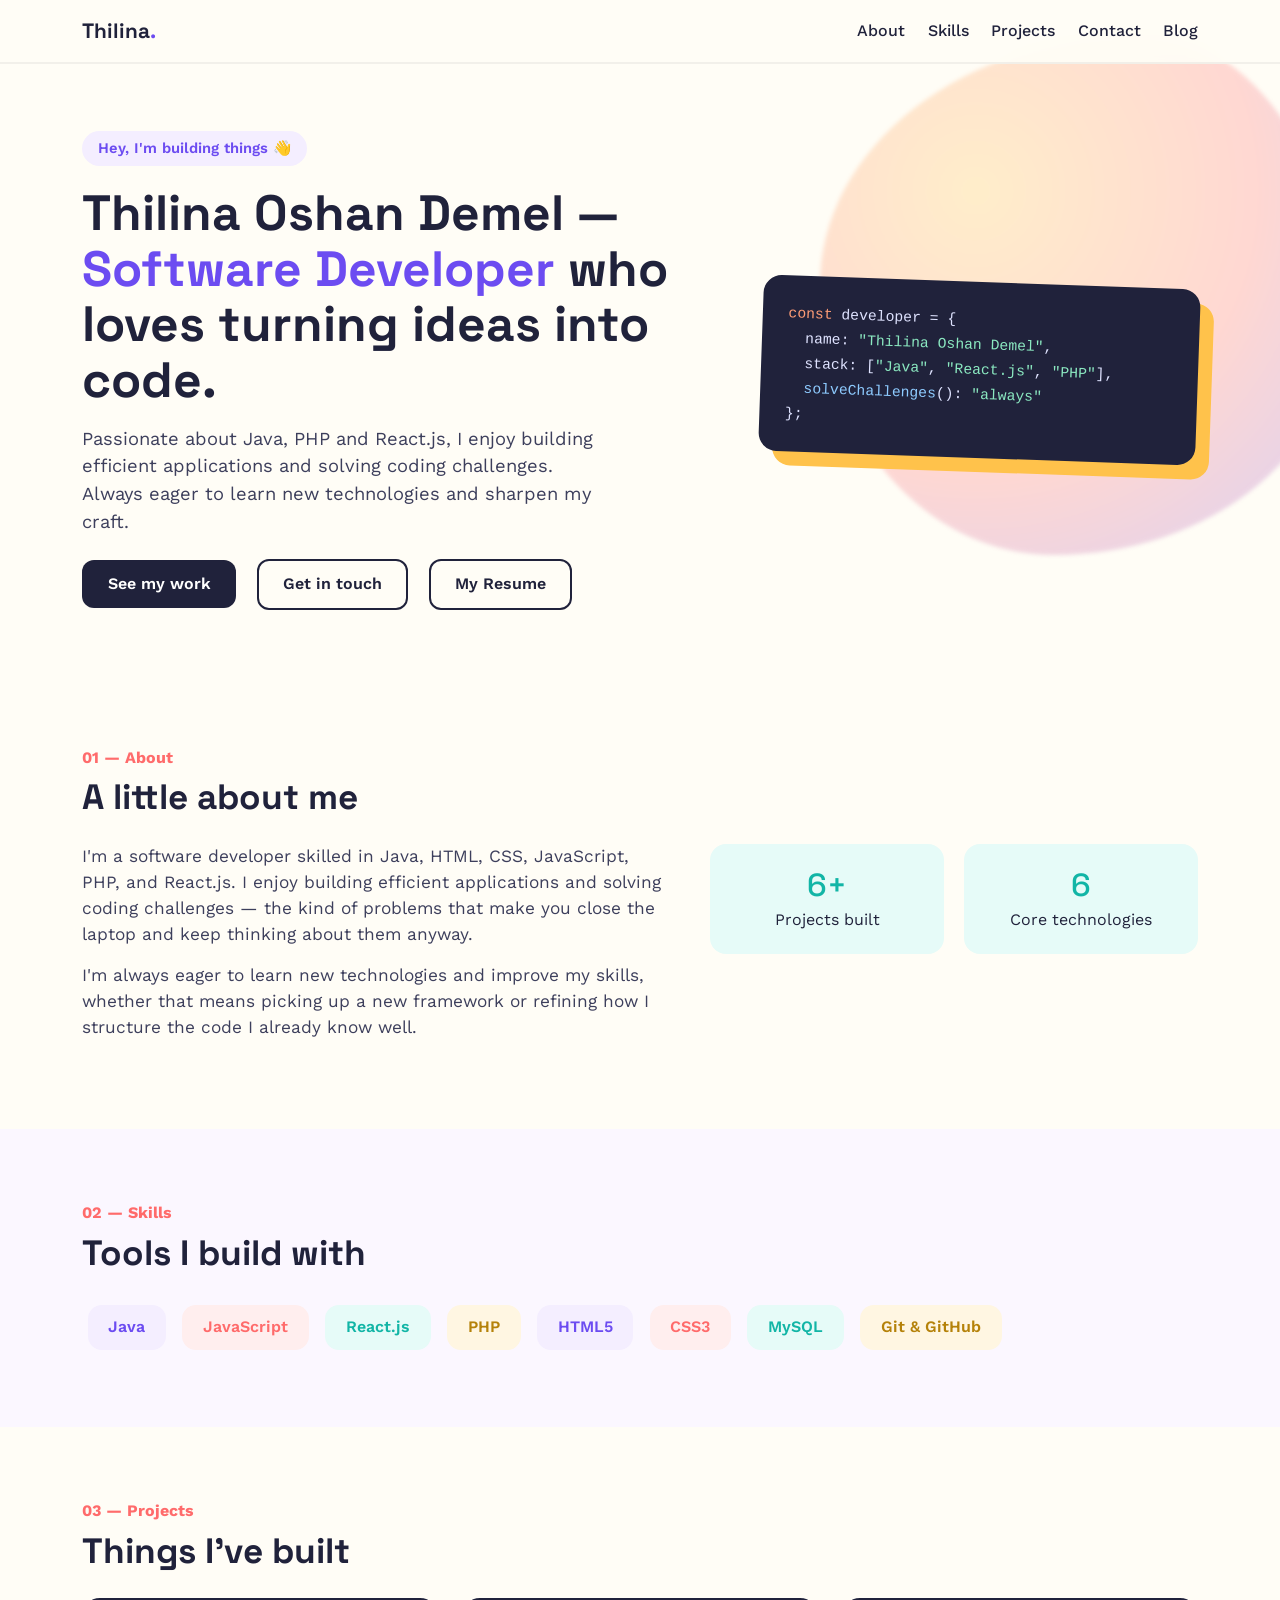
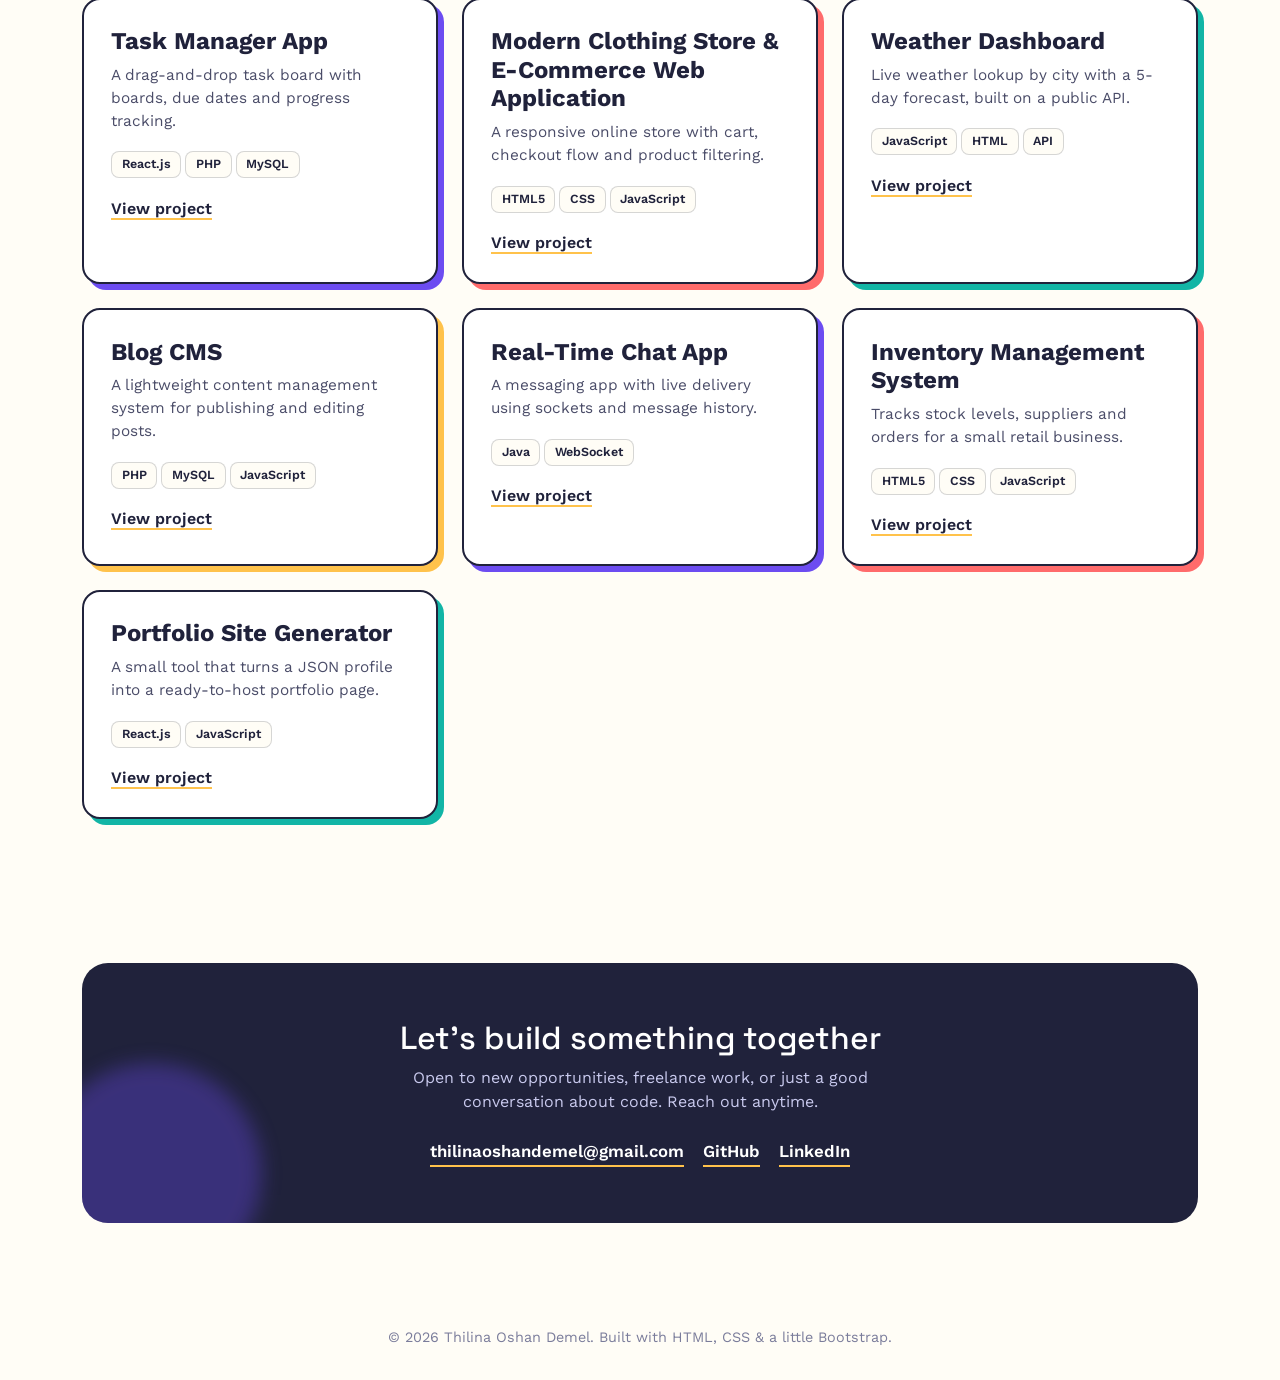
==== index.html @ 353d4e8f "develop the cv download button" ====
<!DOCTYPE html>
<html lang="en">

<head>
    <meta charset="UTF-8">
    <meta name="viewport" content="width=device-width, initial-scale=1.0">
    <title>Thilina Oshan Demel — Software Developer</title>

    <!-- Google Fonts -->
    <link rel="preconnect" href="https://fonts.googleapis.com">
    <link rel="preconnect" href="https://fonts.gstatic.com" crossorigin>
    <link
        href="https://fonts.googleapis.com/css2?family=Space+Grotesk:wght@500;600;700&family=Work+Sans:wght@400;500;600&display=swap"
        rel="stylesheet">

    <!-- Corrected Bootstrap 5.3.3 CSS -->
    <link href="https://cdn.jsdelivr.net/npm/bootstrap@5.3.3/dist/css/bootstrap.min.css" rel="stylesheet">

    <!-- Custom CSS (Relative Path) -->
    <link rel="stylesheet" href="asset/css/index.css">
    <link rel="icon" href="asset/img/mylogo.jpg" type="image/png">
</head>

<body>

    <!-- Navbar Placeholder -->
    <div id="navbar-placeholder"></div>

    <header class="hero" id="top">
        <div class="hero-blob"></div>
        <div class="container hero-content">
            <div class="row align-items-center g-5">
                <div class="col-lg-7">
                    <span class="eyebrow-tag">Hey, I'm building things 👋</span>
                    <h1>Thilina Oshan Demel — <em>Software Developer</em> who loves turning ideas into code.</h1>
                    <p class="lead-text">Passionate about Java, PHP and React.js, I enjoy building efficient
                        applications and solving coding challenges. Always eager to learn new technologies and sharpen
                        my craft.</p>
                    <div class="mt-4">
                        <a href="#projects" class="btn-playful me-3">See my work</a>
                        <a href="#contact" class="btn-outline-playful me-3">Get in touch</a>
                        <a href="/asset/cv/ThilinOshan.pdf" download="ThilinaOshan.pdf" class="btn-outline-playful">My Resume</a>
                    </div>
                </div>
                <div class="col-lg-5">
                    <div class="code-card">
                        <span class="kw">const</span> developer = {<br>
                        &nbsp;&nbsp;name: <span class="str">"Thilina Oshan Demel"</span>,<br>
                        &nbsp;&nbsp;stack: [<span class="str">"Java"</span>, <span class="str">"React.js"</span>, <span
                            class="str">"PHP"</span>],<br>
                        &nbsp;&nbsp;<span class="fn">solveChallenges</span>(): <span class="str">"always"</span><br>
                        };
                    </div>
                </div>
            </div>
        </div>
    </header>

    <section id="about">
        <div class="container">
            <div class="section-tag">01 — About</div>
            <h2 class="section-title">A little about me</h2>
            <div class="about-wrap">
                <div class="about-text">
                    <p>I'm a software developer skilled in Java, HTML, CSS, JavaScript, PHP, and React.js. I enjoy
                        building efficient applications and solving coding challenges — the kind of problems that make
                        you close the laptop and keep thinking about them anyway.</p>
                    <p>I'm always eager to learn new technologies and improve my skills, whether that means picking up a
                        new framework or refining how I structure the code I already know well.</p>
                </div>
                <div class="stat-row">
                    <div class="stat-box">
                        <h3>6+</h3>
                        <p class="mb-0">Projects built</p>
                    </div>
                    <div class="stat-box">
                        <h3>6</h3>
                        <p class="mb-0">Core technologies</p>
                    </div>
                </div>
            </div>
        </div>
    </section>

    <section id="skills" style="background:#FBF7FF;">
        <div class="container">
            <div class="section-tag">02 — Skills</div>
            <h2 class="section-title">Tools I build with</h2>
            <div>
                <span class="skill-pill p1">Java</span>
                <span class="skill-pill p2">JavaScript</span>
                <span class="skill-pill p3">React.js</span>
                <span class="skill-pill p4">PHP</span>
                <span class="skill-pill p1">HTML5</span>
                <span class="skill-pill p2">CSS3</span>
                <span class="skill-pill p3">MySQL</span>
                <span class="skill-pill p4">Git &amp; GitHub</span>
            </div>
        </div>
    </section>

    <section id="projects">
        <div class="container">
            <div class="section-tag">03 — Projects</div>
            <h2 class="section-title">Things I've built</h2>
            <div class="row g-4">

                <div class="col-md-6 col-lg-4">
                    <div class="project-card card-accent-1">
                        <h4>Task Manager App</h4>
                        <p>A drag-and-drop task board with boards, due dates and progress tracking.</p>
                        <div><span class="tech-tag">React.js</span><span class="tech-tag">PHP</span><span
                                class="tech-tag">MySQL</span></div>
                        <div class="mt-3"><a class="project-link" href="#">View project</a></div>
                    </div>
                </div>

                <div class="col-md-6 col-lg-4">
                    <div class="project-card card-accent-2">
                        <h4>Modern Clothing Store & E-Commerce Web Application</h4>
                        <p>A responsive online store with cart, checkout flow and product filtering.</p>
                        <div><span class="tech-tag">HTML5</span><span class="tech-tag">CSS</span><span
                                class="tech-tag">JavaScript</span></div>
                        <div class="mt-3"><a class="project-link" href="https://sky-nine-puce.vercel.app/">View
                                project</a></div>
                    </div>
                </div>

                <div class="col-md-6 col-lg-4">
                    <div class="project-card card-accent-3">
                        <h4>Weather Dashboard</h4>
                        <p>Live weather lookup by city with a 5-day forecast, built on a public API.</p>
                        <div><span class="tech-tag">JavaScript</span><span class="tech-tag">HTML</span><span
                                class="tech-tag">API</span></div>
                        <div class="mt-3"><a class="project-link" href="#">View project</a></div>
                    </div>
                </div>

                <div class="col-md-6 col-lg-4">
                    <div class="project-card card-accent-4">
                        <h4>Blog CMS</h4>
                        <p>A lightweight content management system for publishing and editing posts.</p>
                        <div><span class="tech-tag">PHP</span><span class="tech-tag">MySQL</span><span
                                class="tech-tag">JavaScript</span></div>
                        <div class="mt-3"><a class="project-link" href="#">View project</a></div>
                    </div>
                </div>

                <div class="col-md-6 col-lg-4">
                    <div class="project-card card-accent-1">
                        <h4>Real-Time Chat App</h4>
                        <p>A messaging app with live delivery using sockets and message history.</p>
                        <div><span class="tech-tag">Java</span><span class="tech-tag">WebSocket</span></div>
                        <div class="mt-3"><a class="project-link" href="#">View project</a></div>
                    </div>
                </div>

                <div class="col-md-6 col-lg-4">
                    <div class="project-card card-accent-2">
                        <h4>Inventory Management System</h4>
                        <p>Tracks stock levels, suppliers and orders for a small retail business.</p>
                        <div><span class="tech-tag">HTML5</span><span class="tech-tag">CSS</span><span
                                class="tech-tag">JavaScript</span></div>
                        <div class="mt-3"><a class="project-link"
                                href="https://stock-management-system-ten-pi.vercel.app/">View project</a></div>
                    </div>
                </div>

                <div class="col-md-6 col-lg-4">
                    <div class="project-card card-accent-3">
                        <h4>Portfolio Site Generator</h4>
                        <p>A small tool that turns a JSON profile into a ready-to-host portfolio page.</p>
                        <div><span class="tech-tag">React.js</span><span class="tech-tag">JavaScript</span></div>
                        <div class="mt-3"><a class="project-link" href="#">View project</a></div>
                    </div>
                </div>

            </div>
        </div>
    </section>

    <section id="contact">
        <div class="container">
            <div class="contact-band">
                <h2>Let's build something together</h2>
                <p>Open to new opportunities, freelance work, or just a good conversation about code. Reach out anytime.
                </p>
                <div class="contact-links">
                    <a href="mailto:thilinaoshandemel@gmail.com">thilinaoshandemel@gmail.com</a>
                    <a href="https://github.com/thilinademel" target="_blank" rel="noopener">GitHub</a>
                    <a href="https://linkedin.com/in/thilinademel" target="_blank" rel="noopener">LinkedIn</a>
                </div>
            </div>
        </div>
    </section>

    <!-- Footer Placeholder -->
    <div id="footer-placeholder"></div>

    <!-- Corrected Bootstrap 5.3.3 JS Bundle -->
    <script src="https://cdn.jsdelivr.net/npm/bootstrap@5.3.3/dist/js/bootstrap.bundle.min.js"></script>

    <!-- Custom Main JS (Relative Path) -->
    <script src="asset/js/main.js"></script>

</body>

</html>
---- asset/css/index.css ----
/* ==========================================================================
   1. ROOT VARIABLES & GLOBAL STYLES
   ========================================================================== */
:root {
    --bg: #FFFDF6;
    --ink: #20223B;
    --violet: #6C4CF1;
    --coral: #FF6B6B;
    --teal: #12B5A6;
    --sun: #FFC24B;
    --card1: #F4EEFF;
    --card2: #FFEEEE;
    --card3: #E6FBF8;
    --card4: #FFF6E2;
}

* {
    box-sizing: border-box;
}

html {
    scroll-behavior: smooth;
    scroll-padding-top: 80px; /* Ensures smooth scroll stops cleanly below fixed navbar */
}

body {
    background: var(--bg);
    color: var(--ink);
    font-family: 'Work Sans', sans-serif;
    margin: 0;
    overflow-x: hidden;
    padding-top: 75px; /* Offset for fixed header */
}

h1, h2, h3, .brand {
    font-family: 'Space Grotesk', sans-serif;
}

a {
    text-decoration: none;
}

/* ==========================================================================
   2. NAVBAR & BRAND STYLES
   ========================================================================== */
.navbar-custom {
    position: fixed;
    top: 0;
    left: 0;
    width: 100%;
    padding: 0.8rem 0;
    background: rgba(255, 253, 246, 0.95);
    backdrop-filter: blur(8px);
    -webkit-backdrop-filter: blur(8px);
    z-index: 1030;
    border-bottom: 2px solid rgba(32, 34, 59, 0.06);
}

.navbar-brand-group {
    display: flex;
    align-items: center;
    gap: 10px;
    text-decoration: none;
}

.logo-img {
    height: 38px;
    width: auto;
    object-fit: contain;
    border-radius: 6px;
}

.brand {
    font-weight: 700;
    font-size: 1.3rem;
    color: var(--ink);
    line-height: 1;
}

.brand span {
    color: var(--violet);
}

.nav-link-custom {
    color: var(--ink) !important;
    font-weight: 500;
    margin-left: 1.4rem;
    position: relative;
    display: inline-block;
    padding: 0.4rem 0;
}

.nav-link-custom::after {
    content: "";
    position: absolute;
    left: 0;
    bottom: -2px;
    width: 0;
    height: 3px;
    background: var(--coral);
    border-radius: 3px;
    transition: width 0.25s ease;
}

.nav-link-custom:hover::after {
    width: 100%;
}

/* Toggler Custom Focus */
.navbar-toggler {
    border: 2px solid var(--ink);
    padding: 0.25rem 0.5rem;
}

.navbar-toggler:focus {
    box-shadow: none;
}

/* ==========================================================================
   3. HERO SECTION
   ========================================================================== */
.hero {
    padding: 3.5rem 0 4rem;
    position: relative;
}

.hero-blob {
    position: absolute;
    right: -60px;
    top: -40px;
    width: 520px;
    height: 520px;
    background: radial-gradient(circle at 30% 30%, var(--sun), var(--coral) 55%, var(--violet) 100%);
    border-radius: 62% 38% 55% 45% / 48% 55% 45% 52%;
    opacity: 0.25;
    filter: blur(2px);
    z-index: 0;
}

.hero-content {
    position: relative;
    z-index: 1;
}

.eyebrow-tag {
    display: inline-block;
    background: var(--card1);
    color: var(--violet);
    padding: 0.4rem 1rem;
    border-radius: 30px;
    font-weight: 600;
    font-size: 0.92rem;
    margin-bottom: 1.2rem;
}

.hero h1 {
    font-size: 3.1rem;
    font-weight: 700;
    line-height: 1.12;
    margin-bottom: 1.1rem;
}

.hero h1 em {
    font-style: normal;
    color: var(--violet);
}

.hero p.lead-text {
    font-size: 1.15rem;
    max-width: 520px;
    color: #3d3f5c;
}

.btn-playful {
    background: var(--ink);
    color: #fff;
    border: none;
    padding: 0.75rem 1.6rem;
    border-radius: 12px;
    font-weight: 600;
    transition: transform 0.18s ease, background 0.18s ease;
    display: inline-block;
}

.btn-playful:hover {
    background: var(--violet);
    color: #fff;
    transform: translateY(-3px);
}

.btn-outline-playful {
    border: 2px solid var(--ink);
    color: var(--ink);
    padding: 0.7rem 1.5rem;
    border-radius: 12px;
    font-weight: 600;
    transition: all 0.18s ease;
    display: inline-block;
}

.btn-outline-playful:hover {
    background: var(--ink);
    color: #fff;
}

.code-card {
    background: var(--ink);
    color: #dfe3ff;
    border-radius: 18px;
    padding: 1.6rem;
    font-family: monospace;
    font-size: 0.92rem;
    line-height: 1.7;
    box-shadow: 14px 14px 0 var(--sun);
    transform: rotate(2deg);
    word-break: break-word;
}

.code-card .kw { color: #ff9d76; }
.code-card .str { color: #8be9c1; }
.code-card .fn { color: #8ecbff; }

/* ==========================================================================
   4. SECTIONS & LAYOUT COMPONENTS
   ========================================================================== */
section {
    padding: 4.5rem 0;
}

.section-tag {
    color: var(--coral);
    font-weight: 700;
    font-size: 1rem;
    margin-bottom: 0.4rem;
}

h2.section-title {
    font-size: 2.2rem;
    font-weight: 700;
    margin-bottom: 1.6rem;
}

.about-wrap {
    display: flex;
    gap: 2.5rem;
    flex-wrap: wrap;
    align-items: flex-start;
}

.about-text {
    flex: 1 1 420px;
    font-size: 1.08rem;
    color: #3d3f5c;
}

.stat-row {
    display: flex;
    gap: 1.2rem;
    flex: 1 1 320px;
    flex-wrap: wrap;
}

.stat-box {
    background: var(--card3);
    border-radius: 16px;
    padding: 1.4rem;
    flex: 1 1 140px;
    text-align: center;
}

.stat-box h3 {
    font-size: 2rem;
    color: var(--teal);
    margin-bottom: 0.2rem;
}

.skill-pill {
    display: inline-flex;
    align-items: center;
    gap: 0.5rem;
    padding: 0.65rem 1.3rem;
    border-radius: 14px;
    font-weight: 600;
    margin: 0.35rem;
    font-size: 1rem;
}

.p1 { background: var(--card1); color: var(--violet); }
.p2 { background: var(--card2); color: var(--coral); }
.p3 { background: var(--card3); color: var(--teal); }
.p4 { background: var(--card4); color: #B5820A; }

/* ==========================================================================
   5. PROJECT CARDS
   ========================================================================== */
.project-card {
    border-radius: 18px;
    padding: 1.7rem;
    height: 100%;
    border: 2px solid var(--ink);
    transition: transform 0.2s ease, box-shadow 0.2s ease;
    background: #fff;
}

.project-card:hover {
    transform: translateY(-6px);
}

.project-card h4 {
    font-weight: 700;
    margin-bottom: 0.5rem;
}

.project-card p {
    color: #4a4c68;
    font-size: 0.96rem;
}

.tech-tag {
    display: inline-block;
    font-size: 0.78rem;
    font-weight: 600;
    padding: 0.2rem 0.6rem;
    border-radius: 8px;
    margin: 0.15rem 0.25rem 0.15rem 0;
    background: var(--bg);
    border: 1px solid rgba(32, 34, 59, 0.18);
}

.card-accent-1 { box-shadow: 6px 6px 0 var(--violet); }
.card-accent-2 { box-shadow: 6px 6px 0 var(--coral); }
.card-accent-3 { box-shadow: 6px 6px 0 var(--teal); }
.card-accent-4 { box-shadow: 6px 6px 0 var(--sun); }

.project-link {
    font-weight: 600;
    color: var(--ink);
    border-bottom: 2px solid var(--sun);
}

.project-link:hover {
    color: var(--violet);
}

/* ==========================================================================
   6. CONTACT SECTION & FOOTER
   ========================================================================== */
.contact-band {
    background: var(--ink);
    color: #fff;
    border-radius: 26px;
    padding: 3.5rem 2.5rem;
    text-align: center;
    position: relative;
    overflow: hidden;
}

.contact-band::before {
    content: "";
    position: absolute;
    left: -40px;
    bottom: -60px;
    width: 220px;
    height: 220px;
    background: var(--violet);
    border-radius: 50%;
    opacity: 0.35;
    filter: blur(10px);
}

.contact-band h2 {
    color: #fff;
}

.contact-band p {
    color: #c9caee;
    max-width: 480px;
    margin: 0 auto 1.6rem;
}

.contact-links {
    position: relative;
    z-index: 1;
    display: flex;
    justify-content: center;
    align-items: center;
    gap: 1.2rem;
    flex-wrap: wrap;
}

.contact-links a {
    color: #fff;
    font-weight: 600;
    font-size: 1.05rem;
    border-bottom: 2px solid var(--sun);
}

.contact-links a:hover {
    color: var(--sun);
}

footer {
    text-align: center;
    padding: 2rem 1rem;
    color: #7b7d9b;
    font-size: 0.9rem;
}

/* ==========================================================================
   7. FULL RESPONSIVE MEDIA QUERIES
   ========================================================================== */
@media (max-width: 767.98px) {
    body {
        padding-top: 65px;
    }

    /* Clean Expanded Mobile Menu Styling */
    .navbar-collapse {
        background: rgba(255, 253, 246, 0.98);
        padding: 1rem 1.5rem;
        border-radius: 12px;
        margin-top: 0.5rem;
        box-shadow: 0 10px 25px rgba(0, 0, 0, 0.08);
        border: 1px solid rgba(32, 34, 59, 0.08);
    }

    .nav-link-custom {
        margin-left: 0;
        display: block;
        padding: 0.6rem 0;
        font-size: 1.05rem;
        border-bottom: 1px solid rgba(32, 34, 59, 0.05);
    }

    .nav-link-custom::after {
        display: none;
    }

    /* Hero Responsive Adjustments */
    .hero {
        padding: 2rem 0 3rem;
    }

    .hero h1 {
        font-size: 2.1rem;
    }

    .hero p.lead-text {
        font-size: 1rem;
    }

    .hero-blob {
        width: 280px;
        height: 280px;
        right: -20px;
        top: -20px;
    }

    .code-card {
        transform: none;
        box-shadow: 8px 8px 0 var(--sun);
        margin-top: 1rem;
        padding: 1.2rem;
        font-size: 0.85rem;
    }

    .stat-row {
        width: 100%;
    }

    .contact-band {
        padding: 2.5rem 1.2rem;
    }

    .contact-links {
        flex-direction: column;
        gap: 0.8rem;
    }
}

@media (max-width: 480px) {
    .hero h1 {
        font-size: 1.8rem;
    }

    .btn-playful, .btn-outline-playful {
        width: 100%;
        text-align: center;
        margin-bottom: 0.8rem;
    }

    .btn-playful.me-3 {
        margin-right: 0 !important;
    }
}
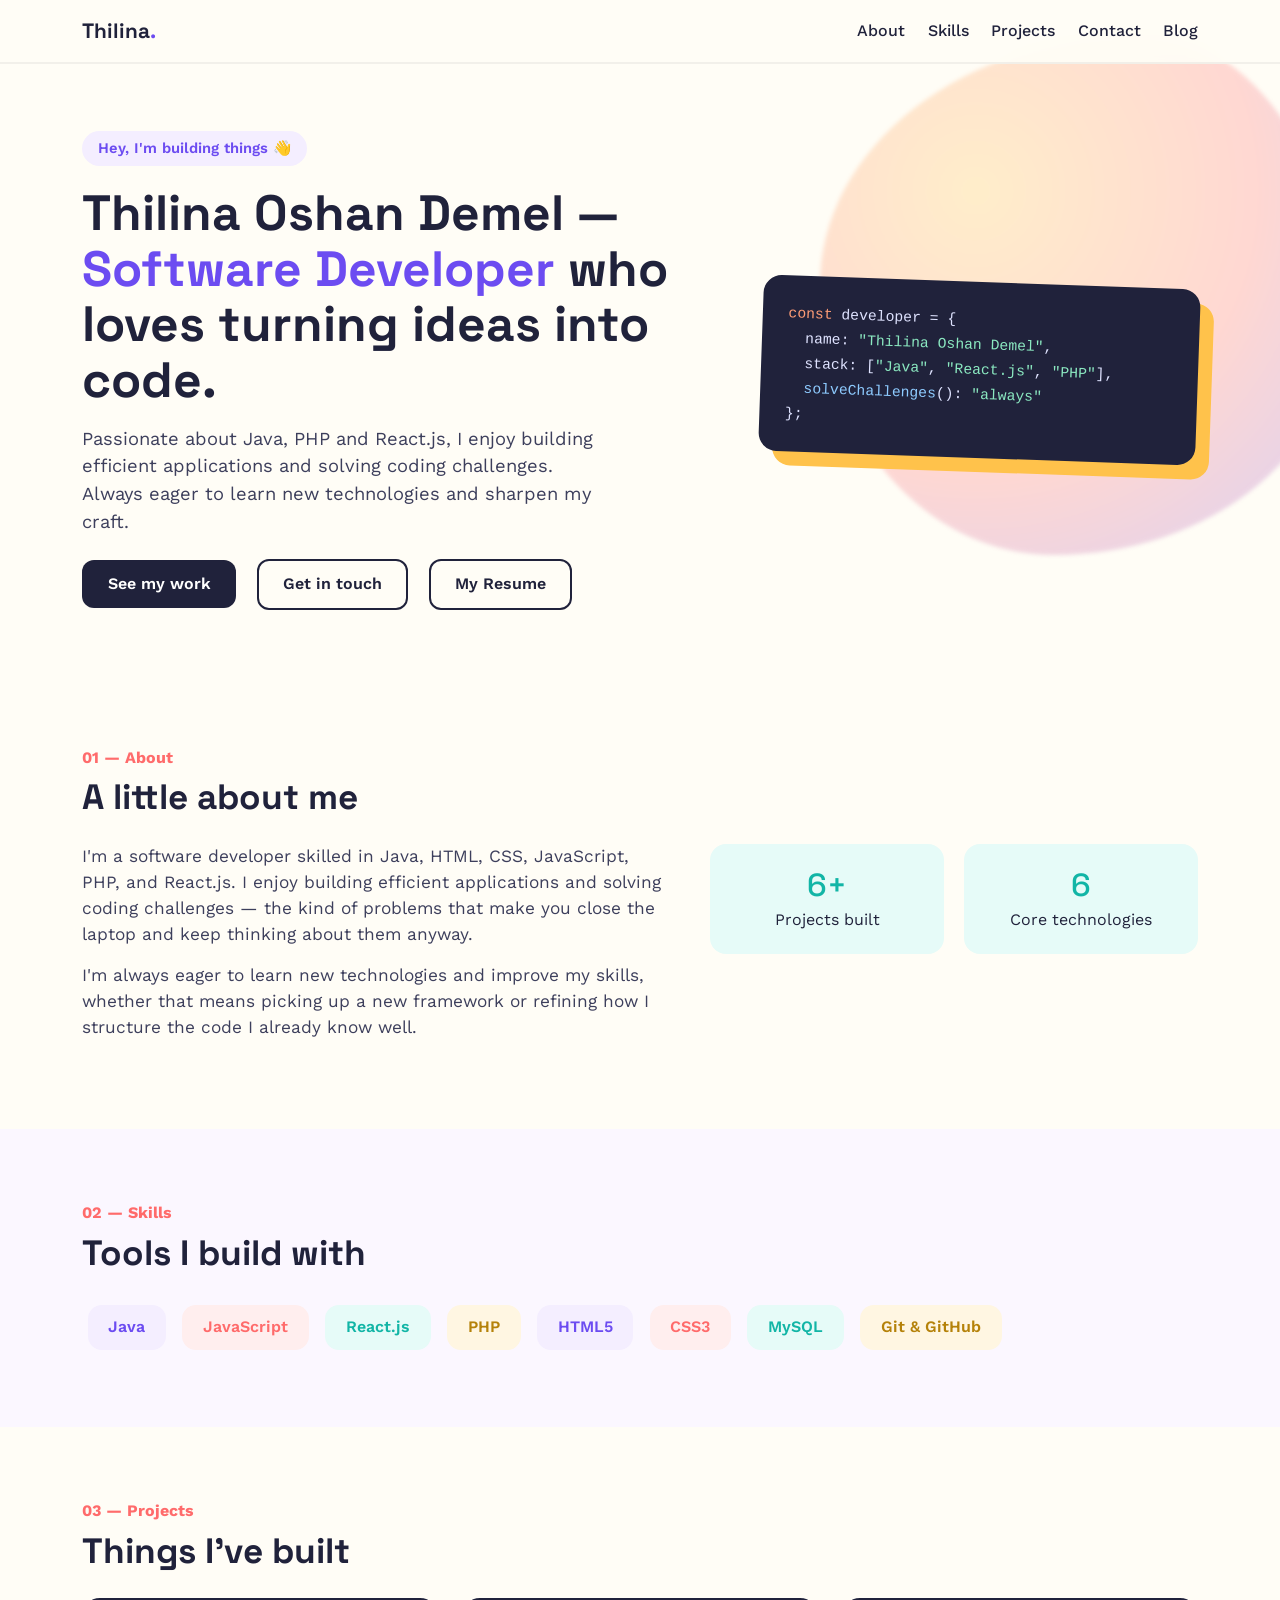
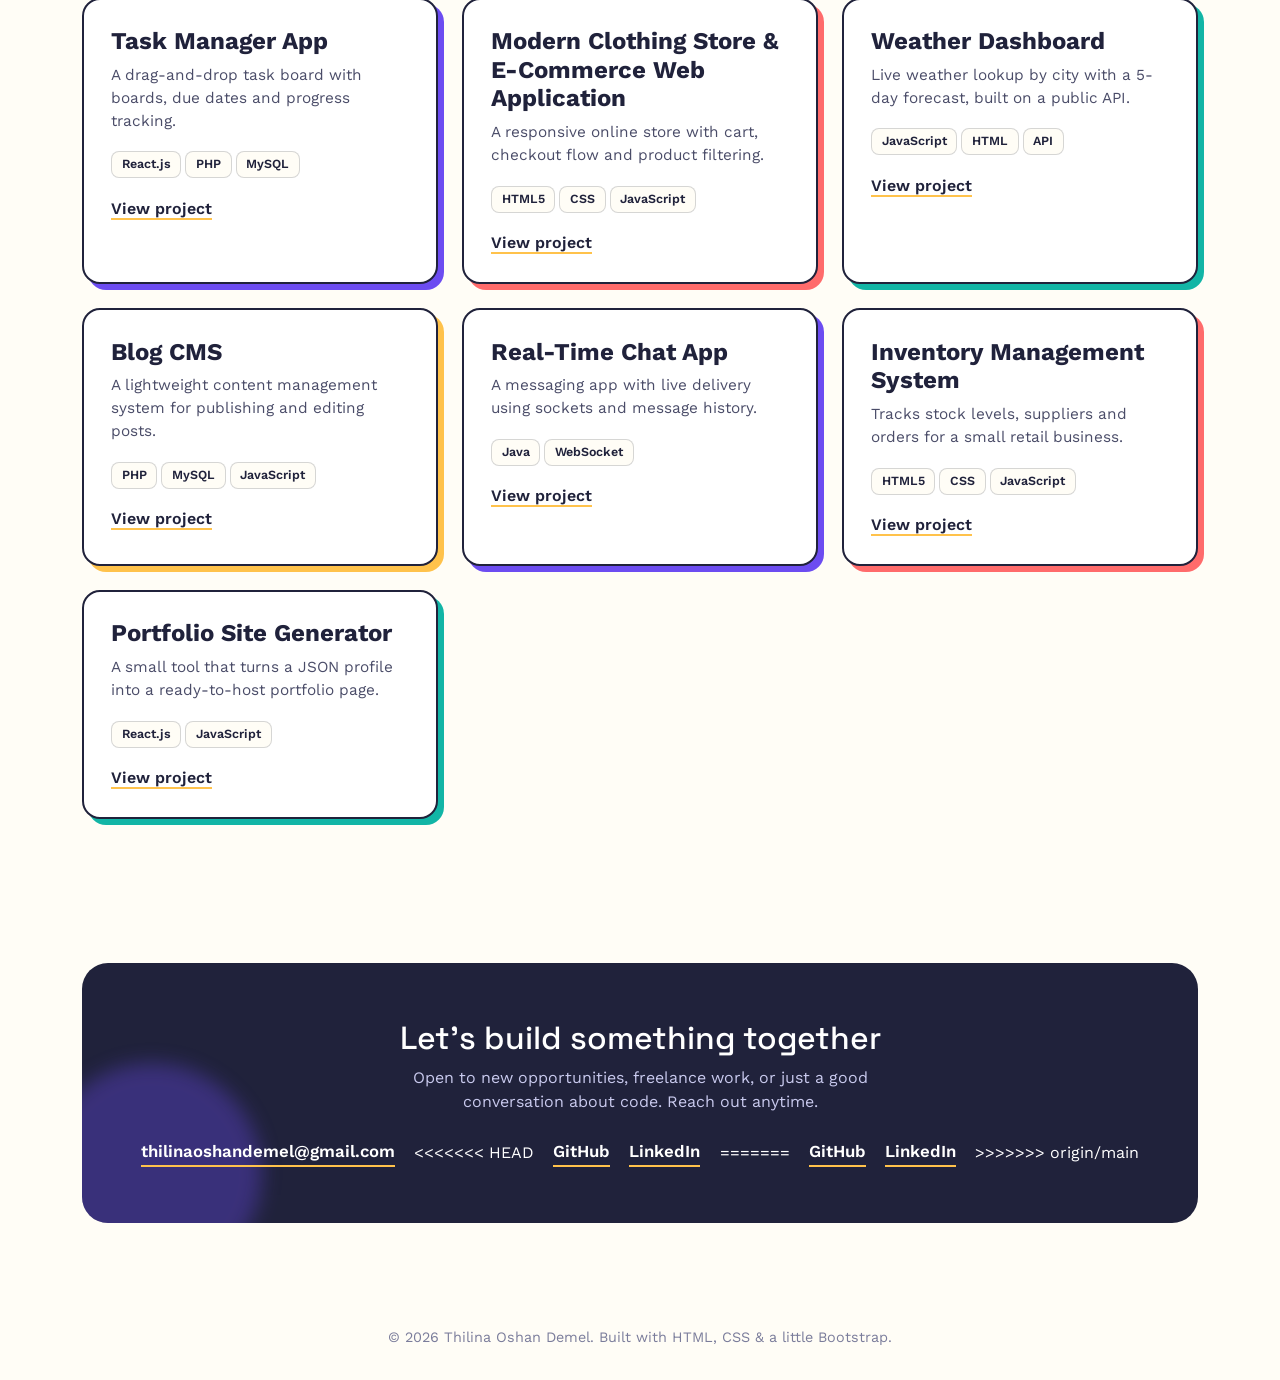
==== commit c2720257: "Resolved merge conflict in index.html" ====
--- a/index.html
+++ b/index.html
@@ -187,8 +187,14 @@
                 </p>
                 <div class="contact-links">
                     <a href="mailto:thilinaoshandemel@gmail.com">thilinaoshandemel@gmail.com</a>
+<<<<<<< HEAD
                     <a href="https://github.com/thilinademel" target="_blank" rel="noopener">GitHub</a>
                     <a href="https://linkedin.com/in/thilinademel" target="_blank" rel="noopener">LinkedIn</a>
+=======
+                    <a href="https://github.com/Thilina-Oshan" target="_blank">GitHub</a>
+                    <a href="https://linkedin.com/in/thilina-oshan-demel-9326212ba" target="_blank"
+                        rel="noopener">LinkedIn</a>
+>>>>>>> origin/main
                 </div>
             </div>
         </div>
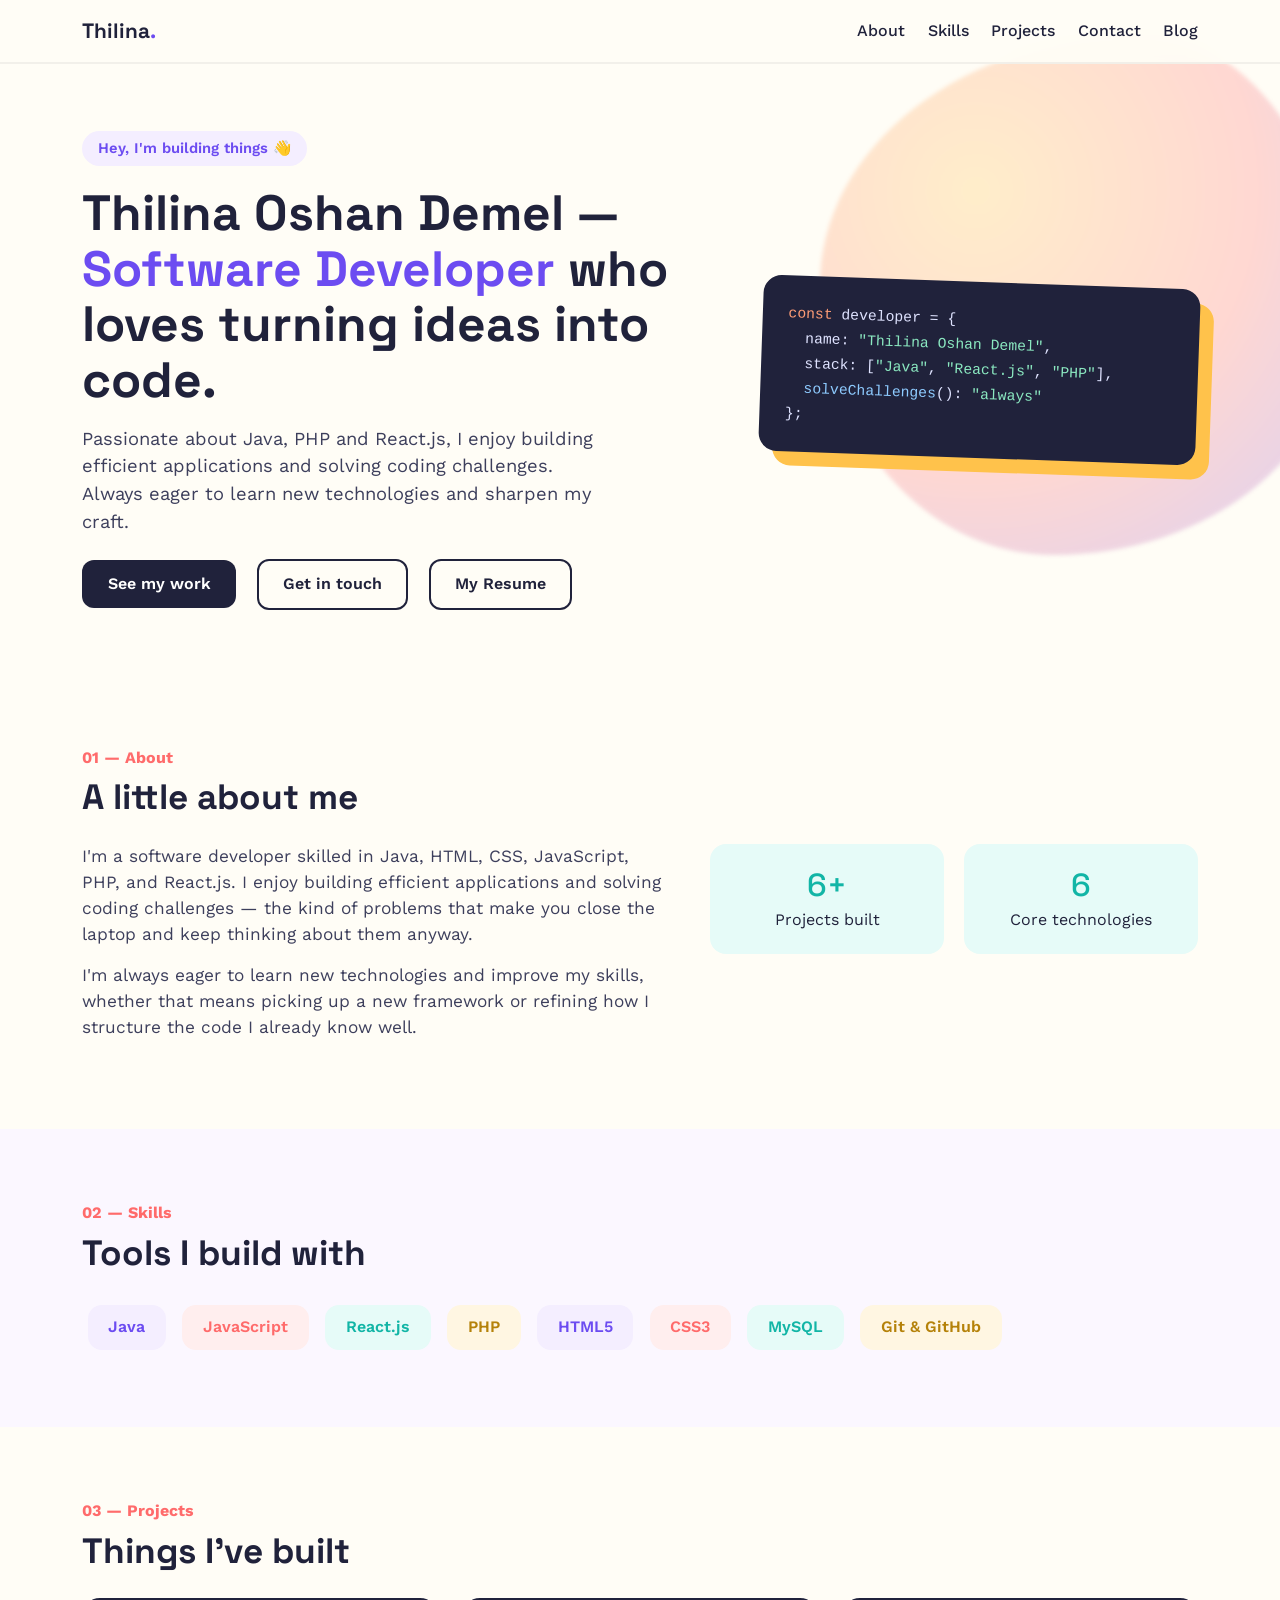
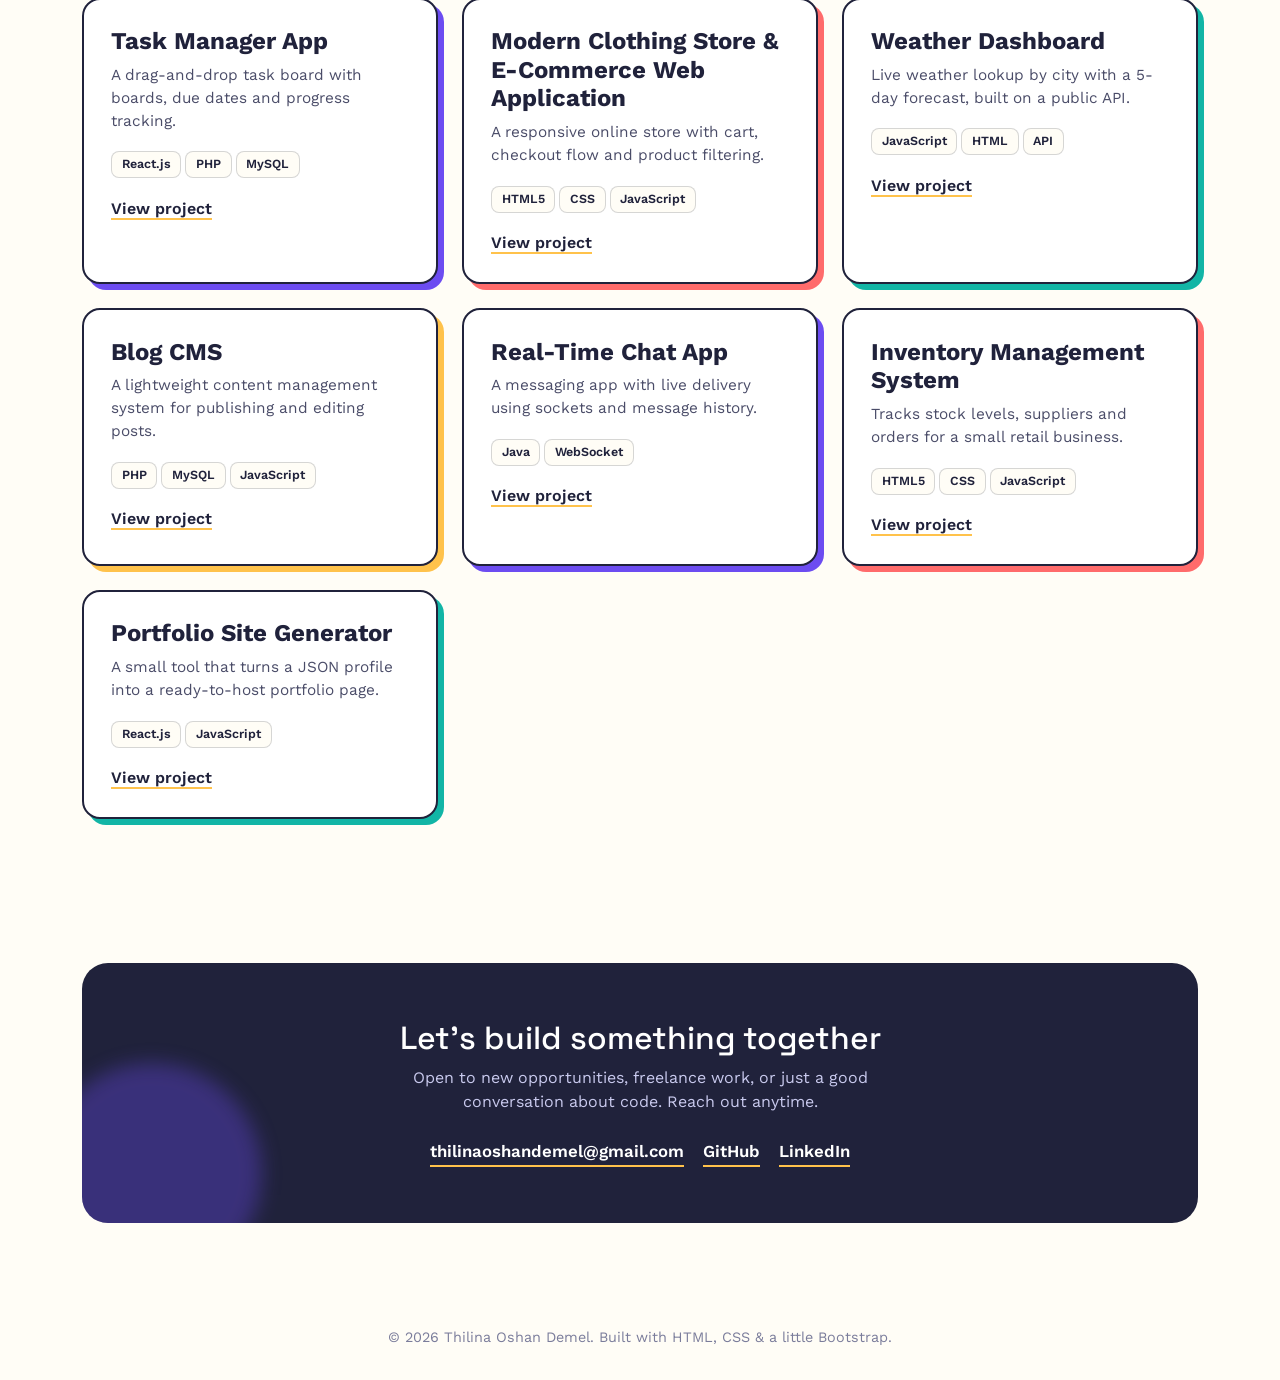
==== commit e61d0aa2: "Clean up conflict markers" ====
--- a/index.html
+++ b/index.html
@@ -187,14 +187,8 @@
                 </p>
                 <div class="contact-links">
                     <a href="mailto:thilinaoshandemel@gmail.com">thilinaoshandemel@gmail.com</a>
-<<<<<<< HEAD
                     <a href="https://github.com/thilinademel" target="_blank" rel="noopener">GitHub</a>
                     <a href="https://linkedin.com/in/thilinademel" target="_blank" rel="noopener">LinkedIn</a>
-=======
-                    <a href="https://github.com/Thilina-Oshan" target="_blank">GitHub</a>
-                    <a href="https://linkedin.com/in/thilina-oshan-demel-9326212ba" target="_blank"
-                        rel="noopener">LinkedIn</a>
->>>>>>> origin/main
                 </div>
             </div>
         </div>
@@ -211,4 +205,3 @@
 
 </body>
 
-</html>
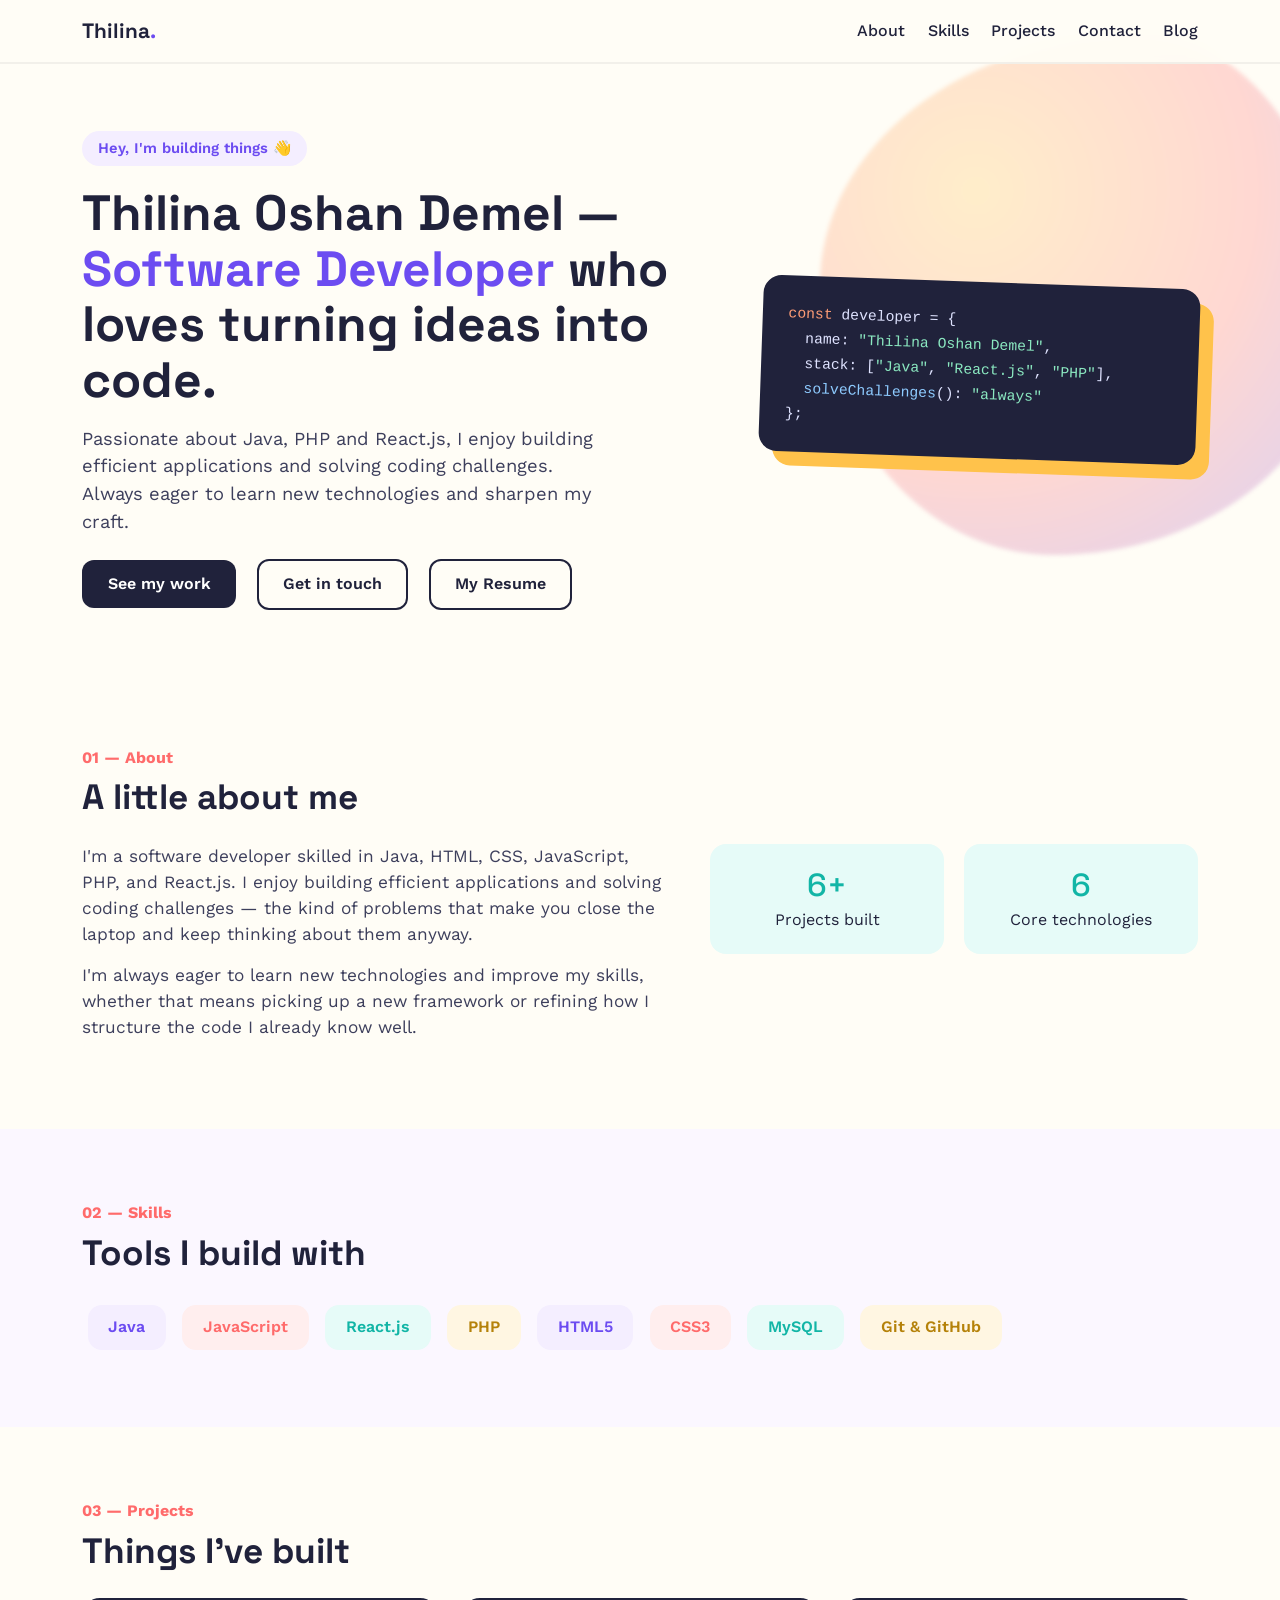
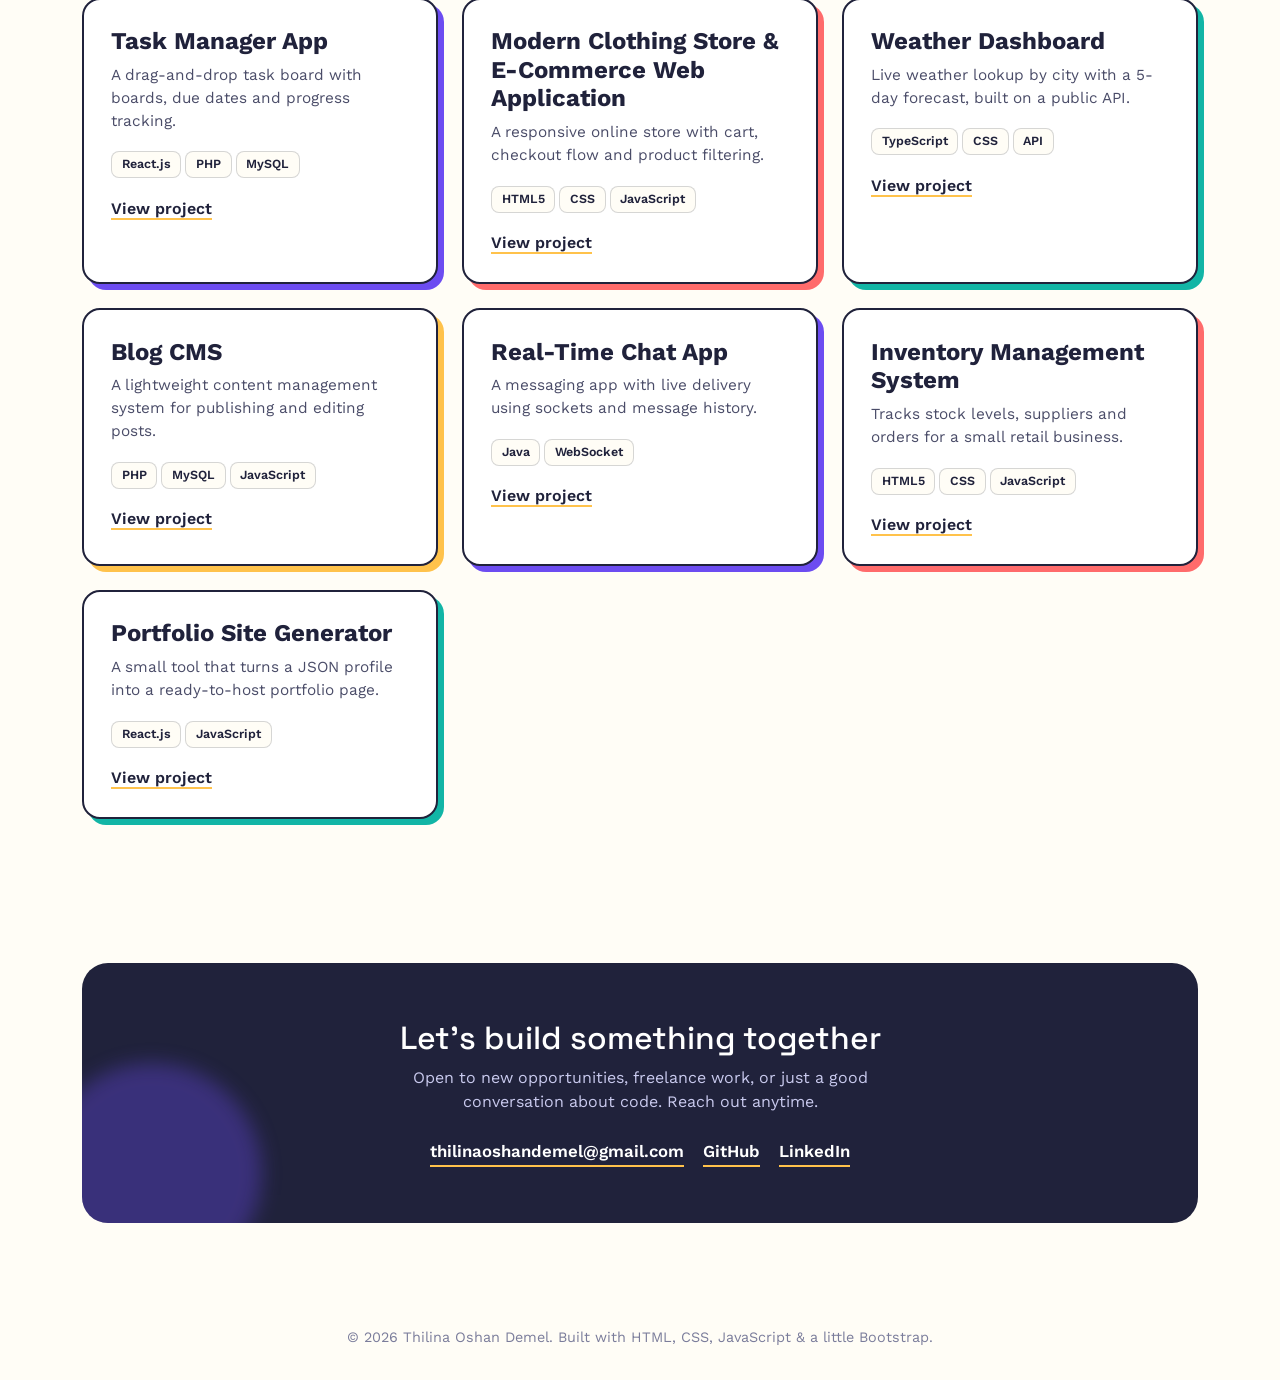
==== commit d3c6cf2a: "add project" ====
--- a/index.html
+++ b/index.html
@@ -130,9 +130,9 @@
                     <div class="project-card card-accent-3">
                         <h4>Weather Dashboard</h4>
                         <p>Live weather lookup by city with a 5-day forecast, built on a public API.</p>
-                        <div><span class="tech-tag">JavaScript</span><span class="tech-tag">HTML</span><span
+                        <div><span class="tech-tag">TypeScript</span><span class="tech-tag">CSS</span><span
                                 class="tech-tag">API</span></div>
-                        <div class="mt-3"><a class="project-link" href="#">View project</a></div>
+                        <div class="mt-3"><a class="project-link" href="https://thilina-oshan.github.io/Weatherline/">View project</a></div>
                     </div>
                 </div>
 
@@ -187,8 +187,8 @@
                 </p>
                 <div class="contact-links">
                     <a href="mailto:thilinaoshandemel@gmail.com">thilinaoshandemel@gmail.com</a>
-                    <a href="https://github.com/thilinademel" target="_blank" rel="noopener">GitHub</a>
-                    <a href="https://linkedin.com/in/thilinademel" target="_blank" rel="noopener">LinkedIn</a>
+                    <a href="https://github.com/Thilina-Oshan" target="_blank" rel="noopener">GitHub</a>
+                    <a href="https://linkedin.com/in/thilina-oshan-demel-9326212ba" target="_blank" rel="noopener">LinkedIn</a>
                 </div>
             </div>
         </div>
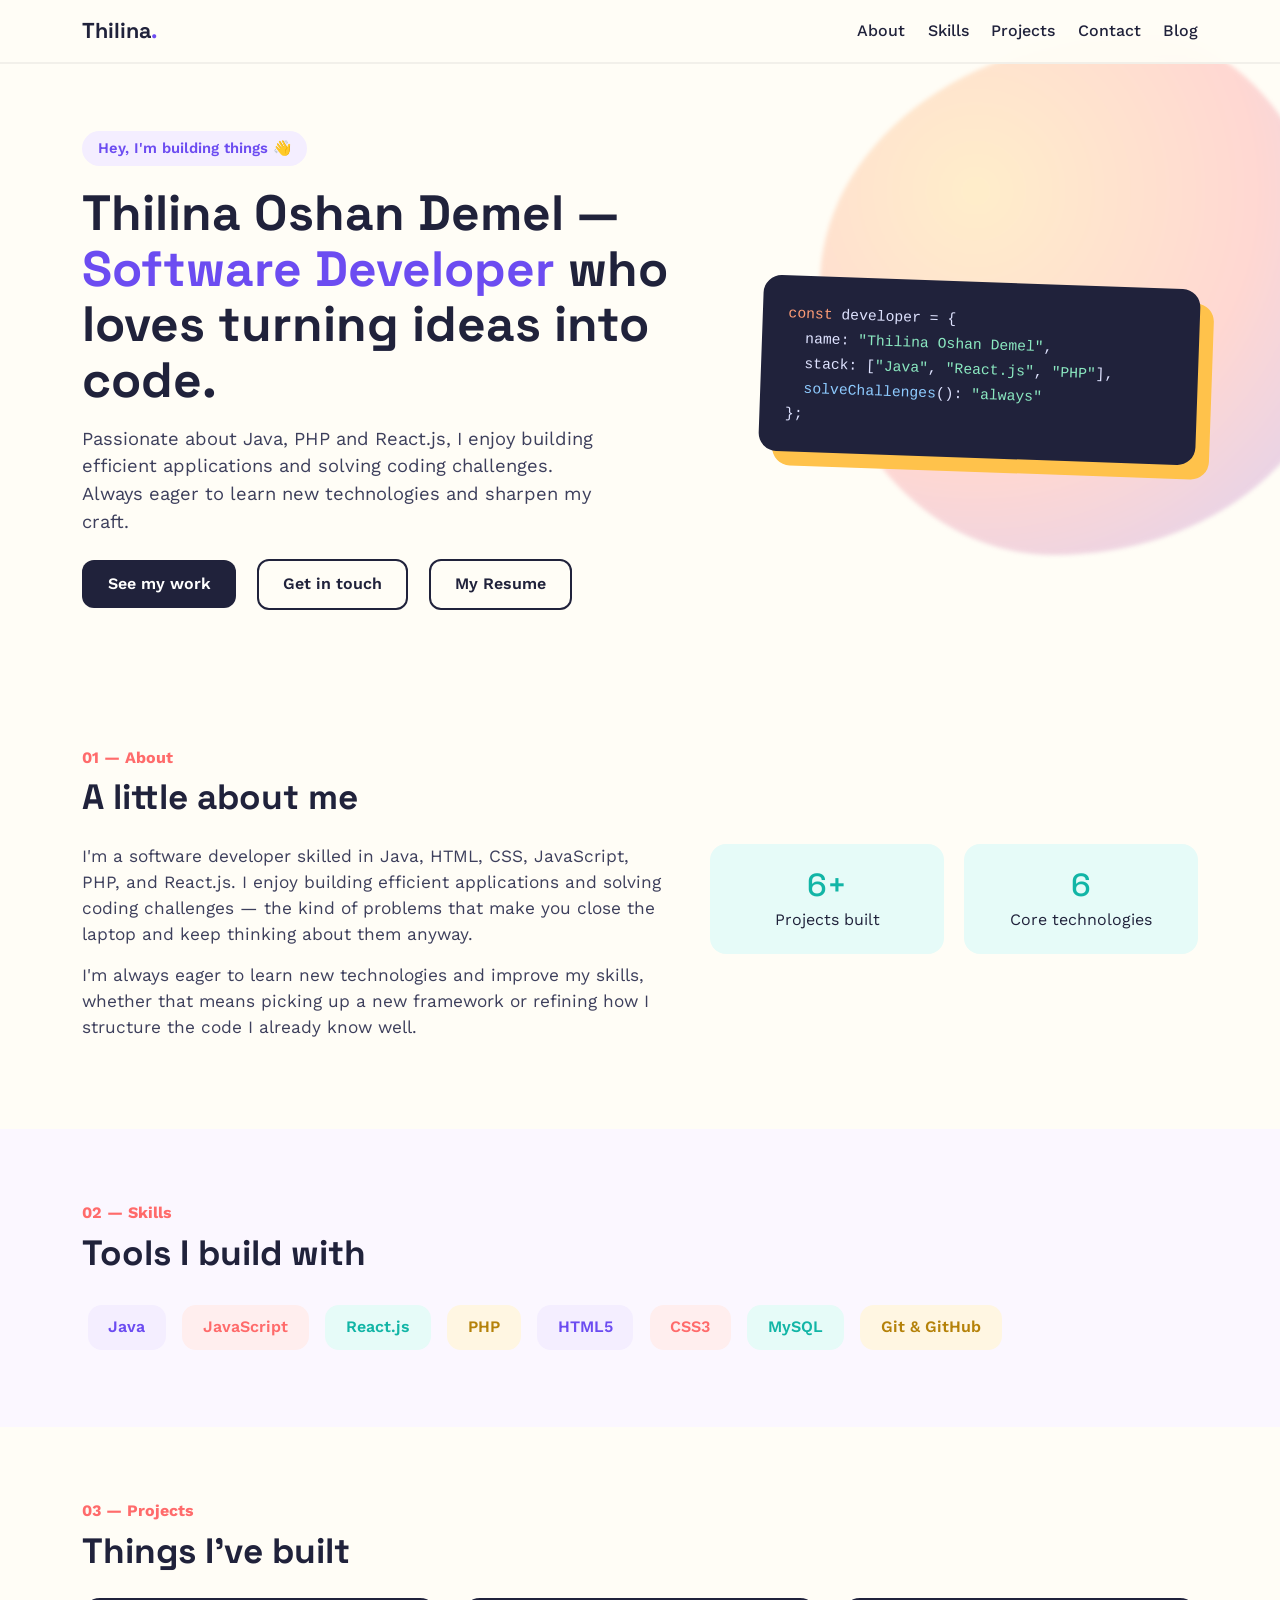
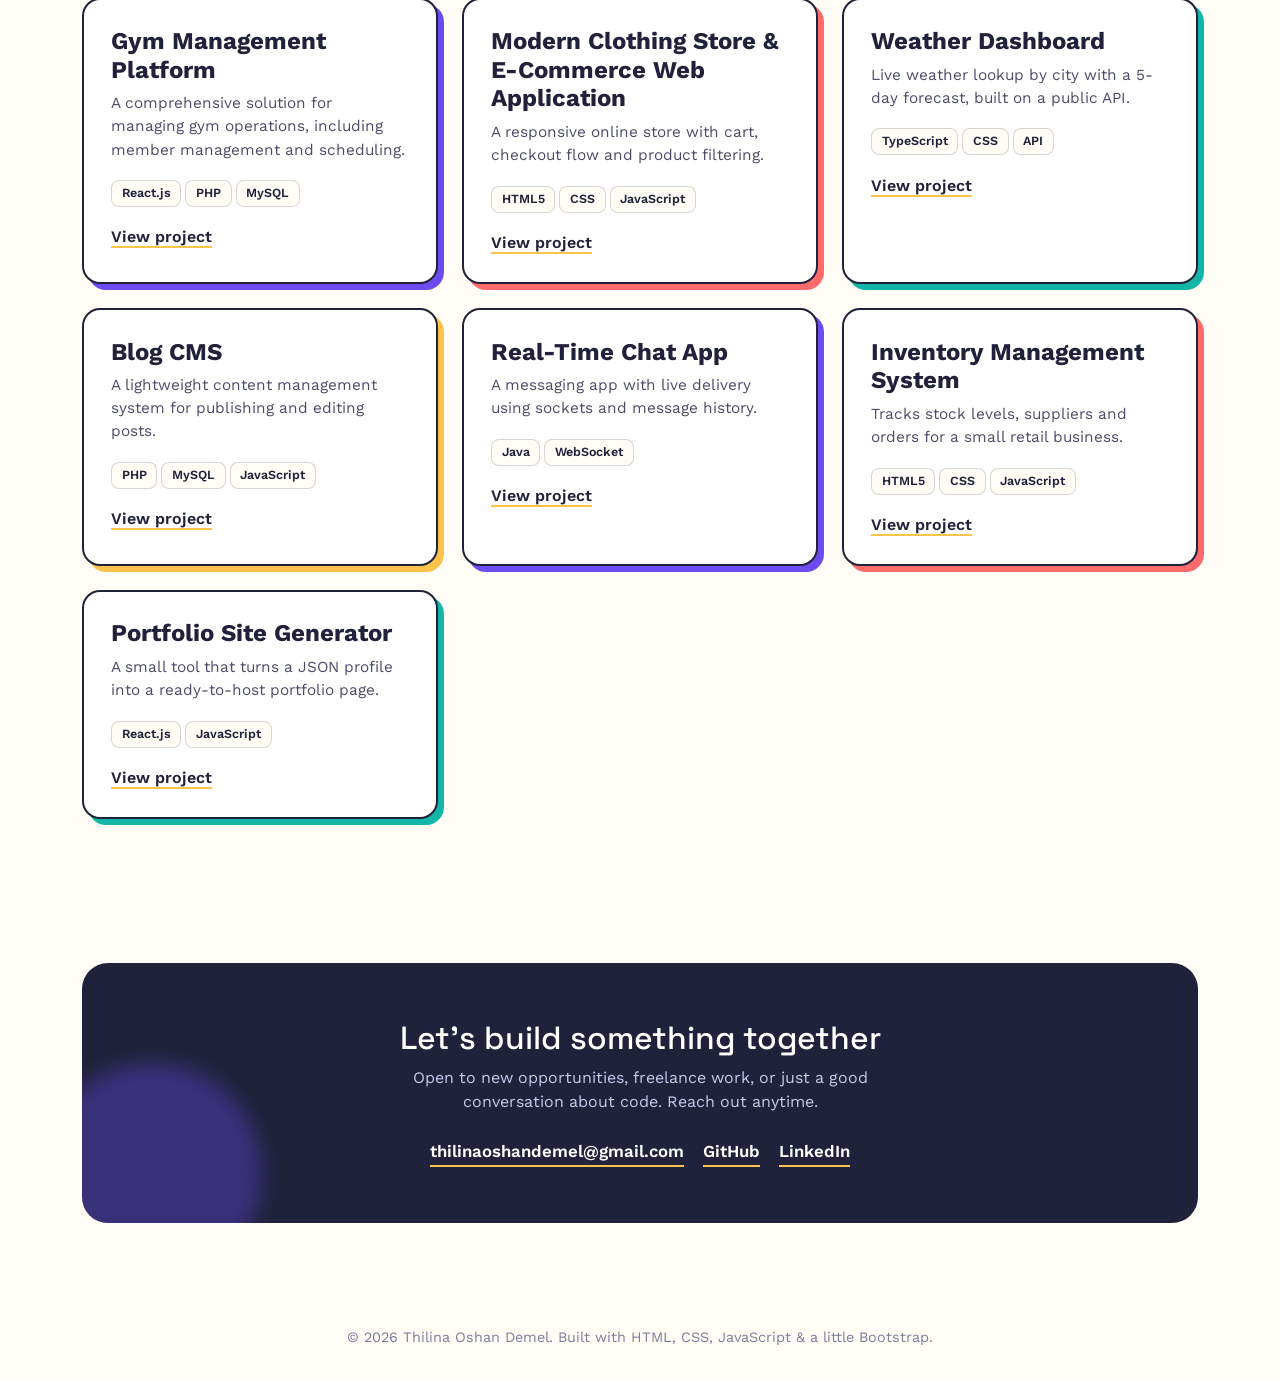
==== commit 8a19e42b: "add proect" ====
--- a/index.html
+++ b/index.html
@@ -107,11 +107,11 @@
 
                 <div class="col-md-6 col-lg-4">
                     <div class="project-card card-accent-1">
-                        <h4>Task Manager App</h4>
-                        <p>A drag-and-drop task board with boards, due dates and progress tracking.</p>
+                        <h4>Gym Management Platform</h4>
+                        <p>A comprehensive solution for managing gym operations, including member management and scheduling.</p>
                         <div><span class="tech-tag">React.js</span><span class="tech-tag">PHP</span><span
                                 class="tech-tag">MySQL</span></div>
-                        <div class="mt-3"><a class="project-link" href="#">View project</a></div>
+                        <div class="mt-3"><a class="project-link" href="https://fit-pulse-psi.vercel.app/" target="_blank">View project</a></div>
                     </div>
                 </div>
 
@@ -121,7 +121,7 @@
                         <p>A responsive online store with cart, checkout flow and product filtering.</p>
                         <div><span class="tech-tag">HTML5</span><span class="tech-tag">CSS</span><span
                                 class="tech-tag">JavaScript</span></div>
-                        <div class="mt-3"><a class="project-link" href="https://sky-nine-puce.vercel.app/">View
+                        <div class="mt-3"><a class="project-link" href="https://sky-nine-puce.vercel.app/" target="_blank">View
                                 project</a></div>
                     </div>
                 </div>
@@ -132,7 +132,7 @@
                         <p>Live weather lookup by city with a 5-day forecast, built on a public API.</p>
                         <div><span class="tech-tag">TypeScript</span><span class="tech-tag">CSS</span><span
                                 class="tech-tag">API</span></div>
-                        <div class="mt-3"><a class="project-link" href="https://thilina-oshan.github.io/Weatherline/">View project</a></div>
+                        <div class="mt-3"><a class="project-link" href="https://thilina-oshan.github.io/Weatherline/" target="_blank">View project</a></div>
                     </div>
                 </div>
 
@@ -142,7 +142,7 @@
                         <p>A lightweight content management system for publishing and editing posts.</p>
                         <div><span class="tech-tag">PHP</span><span class="tech-tag">MySQL</span><span
                                 class="tech-tag">JavaScript</span></div>
-                        <div class="mt-3"><a class="project-link" href="#">View project</a></div>
+                        <div class="mt-3"><a class="project-link" href="#" target="_blank">View project</a></div>
                     </div>
                 </div>
 
@@ -161,8 +161,7 @@
                         <p>Tracks stock levels, suppliers and orders for a small retail business.</p>
                         <div><span class="tech-tag">HTML5</span><span class="tech-tag">CSS</span><span
                                 class="tech-tag">JavaScript</span></div>
-                        <div class="mt-3"><a class="project-link"
-                                href="https://stock-management-system-ten-pi.vercel.app/">View project</a></div>
+                        <div class="mt-3"><a class="project-link" href="https://stock-management-system-ten-pi.vercel.app/" target="_blank">View project</a></div>
                     </div>
                 </div>
 
@@ -171,7 +170,7 @@
                         <h4>Portfolio Site Generator</h4>
                         <p>A small tool that turns a JSON profile into a ready-to-host portfolio page.</p>
                         <div><span class="tech-tag">React.js</span><span class="tech-tag">JavaScript</span></div>
-                        <div class="mt-3"><a class="project-link" href="#">View project</a></div>
+                        <div class="mt-3"><a class="project-link" href="#" target="_blank">View project</a></div>
                     </div>
                 </div>
 
--- a/asset/css/index.css
+++ b/asset/css/index.css
@@ -20,7 +20,8 @@
 
 html {
     scroll-behavior: smooth;
-    scroll-padding-top: 80px; /* Ensures smooth scroll stops cleanly below fixed navbar */
+    scroll-padding-top: 80px;
+    /* Ensures smooth scroll stops cleanly below fixed navbar */
 }
 
 body {
@@ -29,10 +30,14 @@
     font-family: 'Work Sans', sans-serif;
     margin: 0;
     overflow-x: hidden;
-    padding-top: 75px; /* Offset for fixed header */
-}
-
-h1, h2, h3, .brand {
+    padding-top: 75px;
+    /* Offset for fixed header */
+}
+
+h1,
+h2,
+h3,
+.brand {
     font-family: 'Space Grotesk', sans-serif;
 }
 
@@ -41,7 +46,7 @@
 }
 
 /* ==========================================================================
-   2. NAVBAR & BRAND STYLES
+   NAVBAR & BRAND STYLES
    ========================================================================== */
 .navbar-custom {
     position: fixed;
@@ -57,22 +62,16 @@
 }
 
 .navbar-brand-group {
-    display: flex;
+    display: inline-flex;
     align-items: center;
     gap: 10px;
     text-decoration: none;
 }
 
-.logo-img {
-    height: 38px;
-    width: auto;
-    object-fit: contain;
-    border-radius: 6px;
-}
-
 .brand {
+    font-family: 'Space Grotesk', sans-serif;
     font-weight: 700;
-    font-size: 1.3rem;
+    font-size: 1.35rem;
     color: var(--ink);
     line-height: 1;
 }
@@ -88,8 +87,10 @@
     position: relative;
     display: inline-block;
     padding: 0.4rem 0;
-}
-
+    transition: color 0.2s ease;
+}
+
+/* Dynamic Hover Underline (Desktop) */
 .nav-link-custom::after {
     content: "";
     position: absolute;
@@ -106,14 +107,57 @@
     width: 100%;
 }
 
-/* Toggler Custom Focus */
+/* Custom Toggler Focus & Border */
 .navbar-toggler {
     border: 2px solid var(--ink);
-    padding: 0.25rem 0.5rem;
+    padding: 0.35rem 0.6rem;
+    border-radius: 8px;
 }
 
 .navbar-toggler:focus {
     box-shadow: none;
+}
+
+/* ==========================================================================
+   MOBILE RESPONSIVE ADJUSTMENTS (< 768px)
+   ========================================================================== */
+@media (max-width: 767.98px) {
+    .navbar-collapse {
+        background: #FFFDF6;
+        padding: 1rem 1.25rem;
+        border-radius: 12px;
+        margin-top: 0.75rem;
+        border: 2px solid var(--ink);
+        box-shadow: 6px 6px 0px var(--sun);
+    }
+
+    .navbar-nav {
+        display: flex;
+        flex-direction: column;
+        align-items: stretch;
+    }
+
+    .nav-link-custom {
+        margin-left: 0;
+        display: block;
+        padding: 0.65rem 0;
+        font-size: 1.05rem;
+        border-bottom: 1px solid rgba(32, 34, 59, 0.08);
+    }
+
+    .nav-link-custom:last-child {
+        border-bottom: none;
+    }
+
+    /* Disable underline animation on mobile and highlight background instead */
+    .nav-link-custom::after {
+        display: none;
+    }
+
+    .nav-link-custom:hover {
+        color: var(--violet) !important;
+        padding-left: 0.4rem;
+    }
 }
 
 /* ==========================================================================
@@ -216,9 +260,17 @@
     word-break: break-word;
 }
 
-.code-card .kw { color: #ff9d76; }
-.code-card .str { color: #8be9c1; }
-.code-card .fn { color: #8ecbff; }
+.code-card .kw {
+    color: #ff9d76;
+}
+
+.code-card .str {
+    color: #8be9c1;
+}
+
+.code-card .fn {
+    color: #8ecbff;
+}
 
 /* ==========================================================================
    4. SECTIONS & LAYOUT COMPONENTS
@@ -285,10 +337,25 @@
     font-size: 1rem;
 }
 
-.p1 { background: var(--card1); color: var(--violet); }
-.p2 { background: var(--card2); color: var(--coral); }
-.p3 { background: var(--card3); color: var(--teal); }
-.p4 { background: var(--card4); color: #B5820A; }
+.p1 {
+    background: var(--card1);
+    color: var(--violet);
+}
+
+.p2 {
+    background: var(--card2);
+    color: var(--coral);
+}
+
+.p3 {
+    background: var(--card3);
+    color: var(--teal);
+}
+
+.p4 {
+    background: var(--card4);
+    color: #B5820A;
+}
 
 /* ==========================================================================
    5. PROJECT CARDS
@@ -327,10 +394,21 @@
     border: 1px solid rgba(32, 34, 59, 0.18);
 }
 
-.card-accent-1 { box-shadow: 6px 6px 0 var(--violet); }
-.card-accent-2 { box-shadow: 6px 6px 0 var(--coral); }
-.card-accent-3 { box-shadow: 6px 6px 0 var(--teal); }
-.card-accent-4 { box-shadow: 6px 6px 0 var(--sun); }
+.card-accent-1 {
+    box-shadow: 6px 6px 0 var(--violet);
+}
+
+.card-accent-2 {
+    box-shadow: 6px 6px 0 var(--coral);
+}
+
+.card-accent-3 {
+    box-shadow: 6px 6px 0 var(--teal);
+}
+
+.card-accent-4 {
+    box-shadow: 6px 6px 0 var(--sun);
+}
 
 .project-link {
     font-weight: 600;
@@ -483,7 +561,8 @@
         font-size: 1.8rem;
     }
 
-    .btn-playful, .btn-outline-playful {
+    .btn-playful,
+    .btn-outline-playful {
         width: 100%;
         text-align: center;
         margin-bottom: 0.8rem;
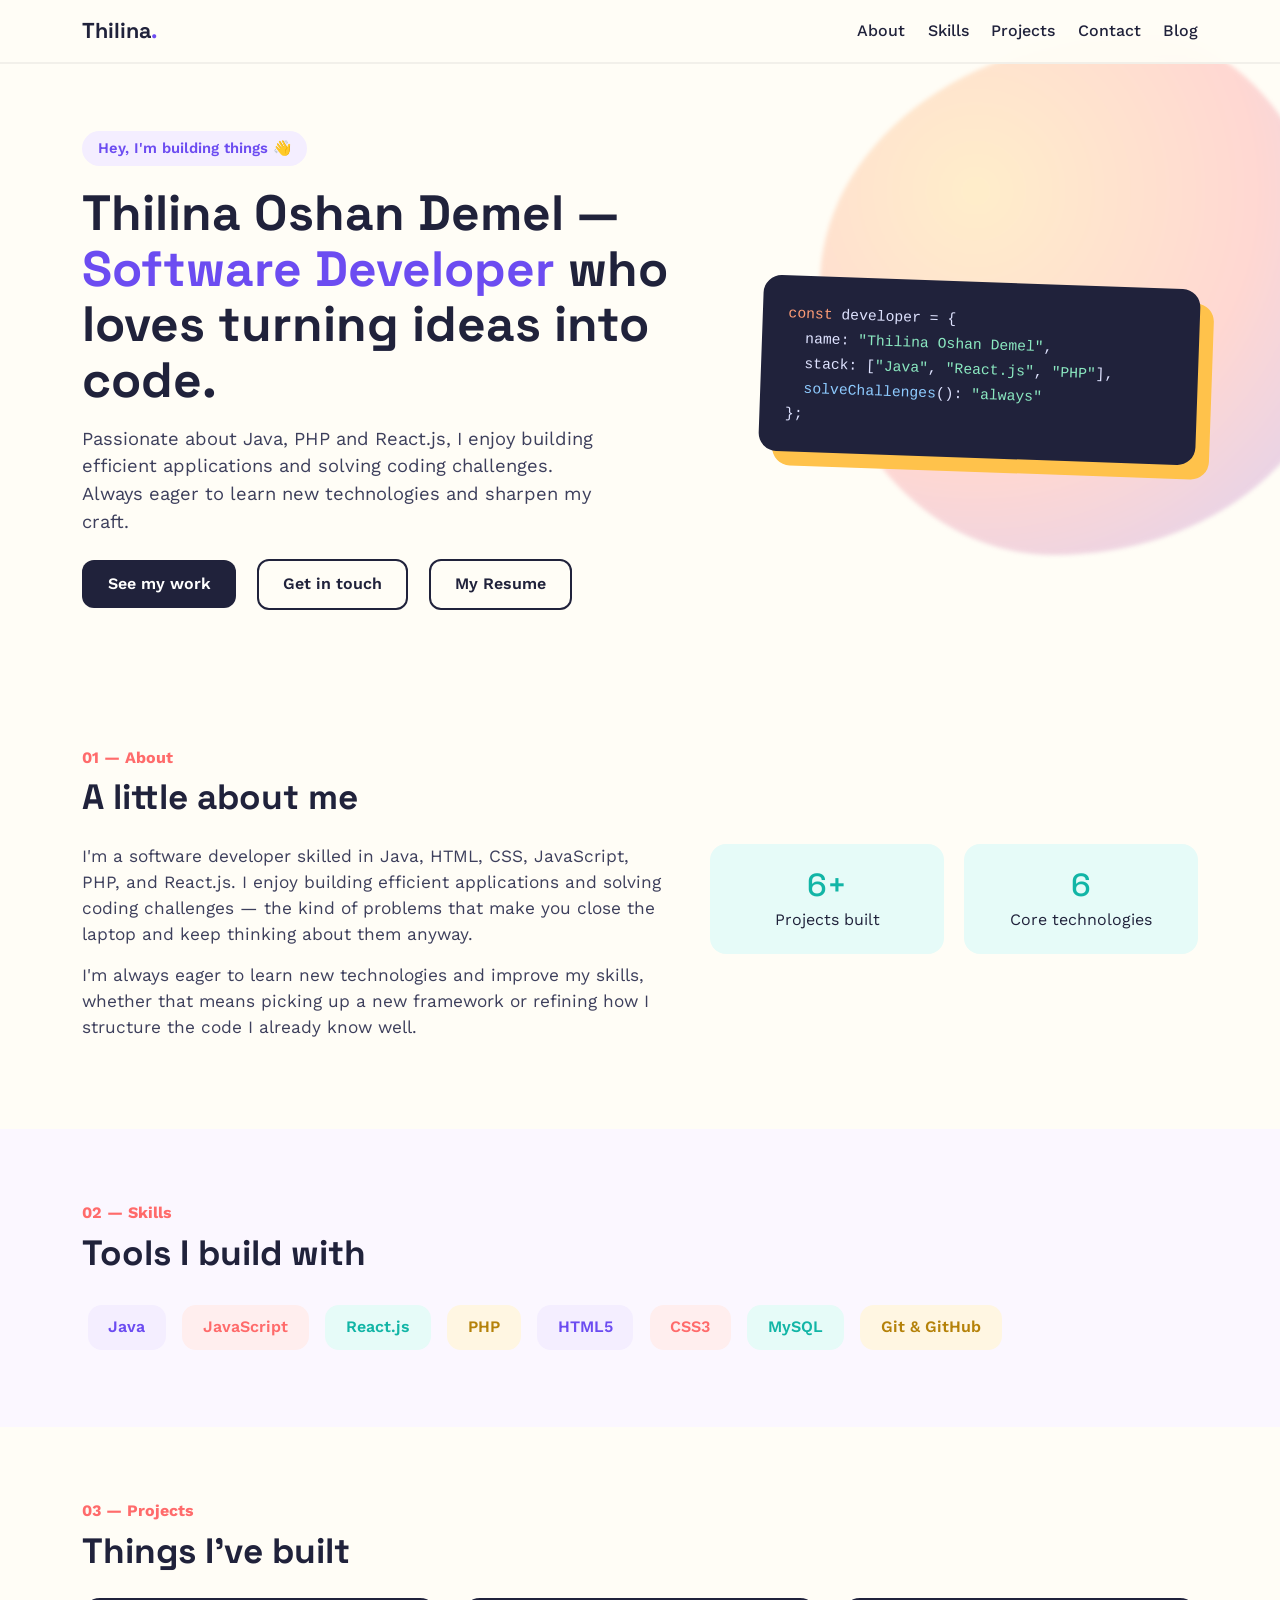
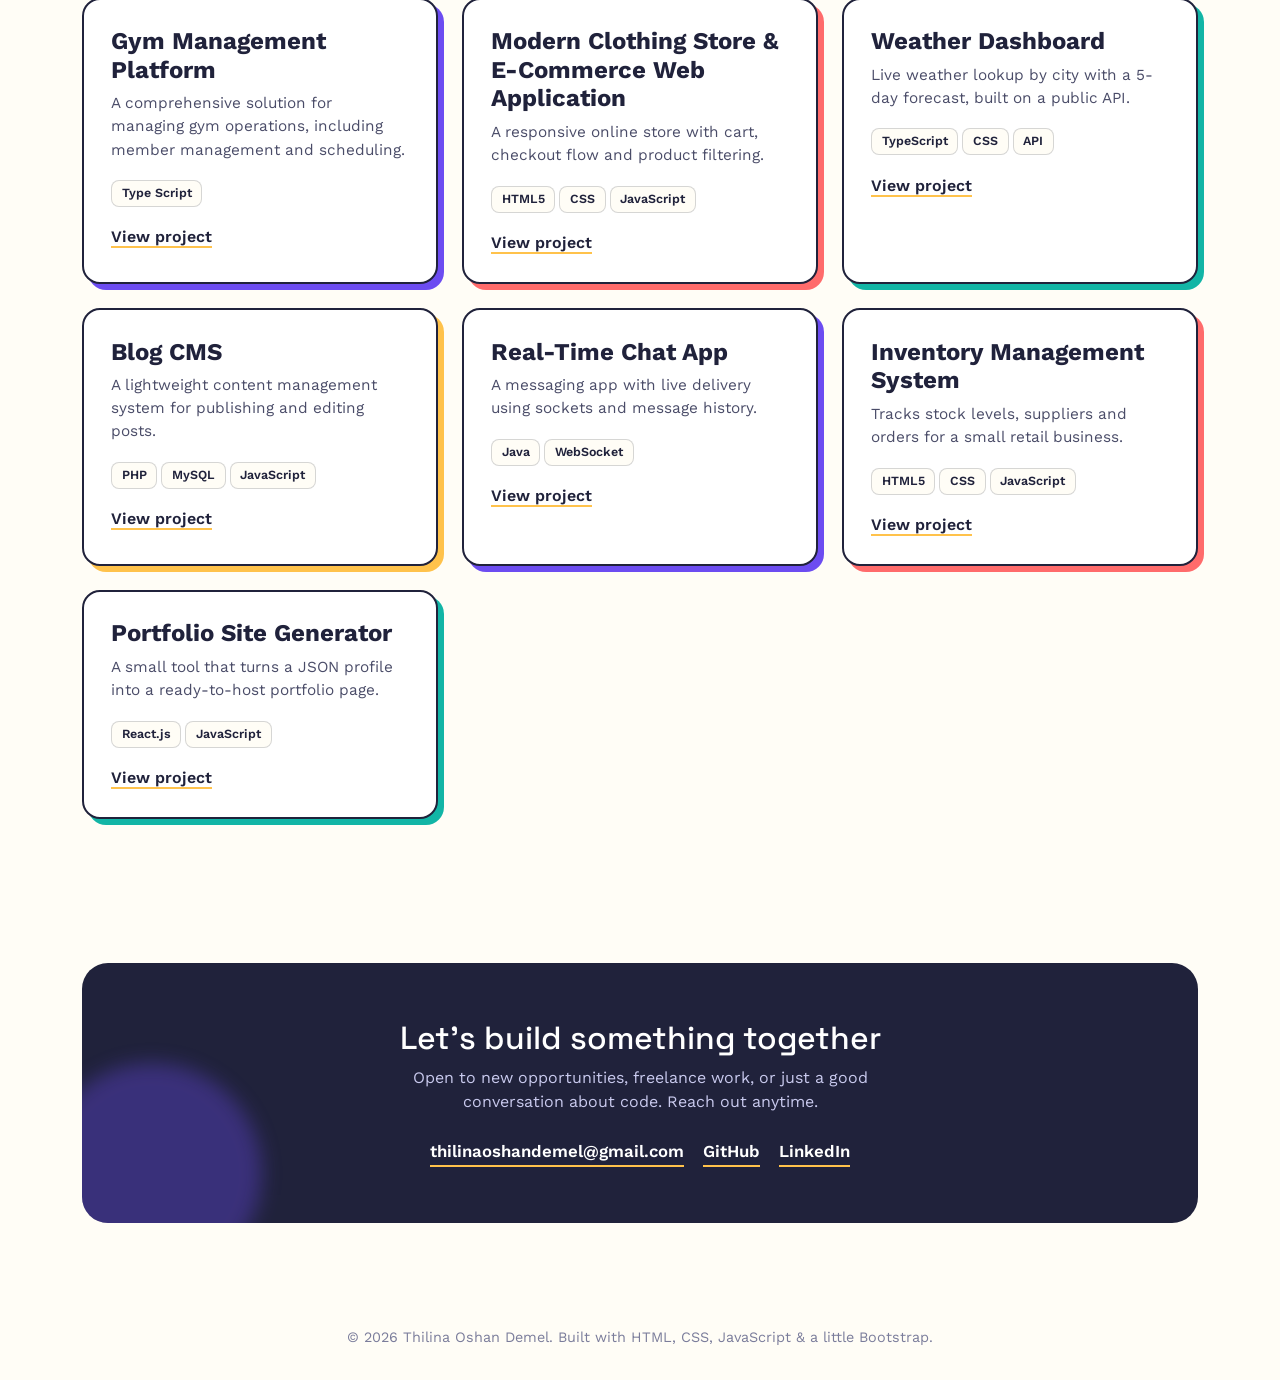
==== commit eaed0e04: "smalle change" ====
--- a/index.html
+++ b/index.html
@@ -109,8 +109,7 @@
                     <div class="project-card card-accent-1">
                         <h4>Gym Management Platform</h4>
                         <p>A comprehensive solution for managing gym operations, including member management and scheduling.</p>
-                        <div><span class="tech-tag">React.js</span><span class="tech-tag">PHP</span><span
-                                class="tech-tag">MySQL</span></div>
+                        <div><span class="tech-tag">Type Script</span></div>
                         <div class="mt-3"><a class="project-link" href="https://fit-pulse-psi.vercel.app/" target="_blank">View project</a></div>
                     </div>
                 </div>
